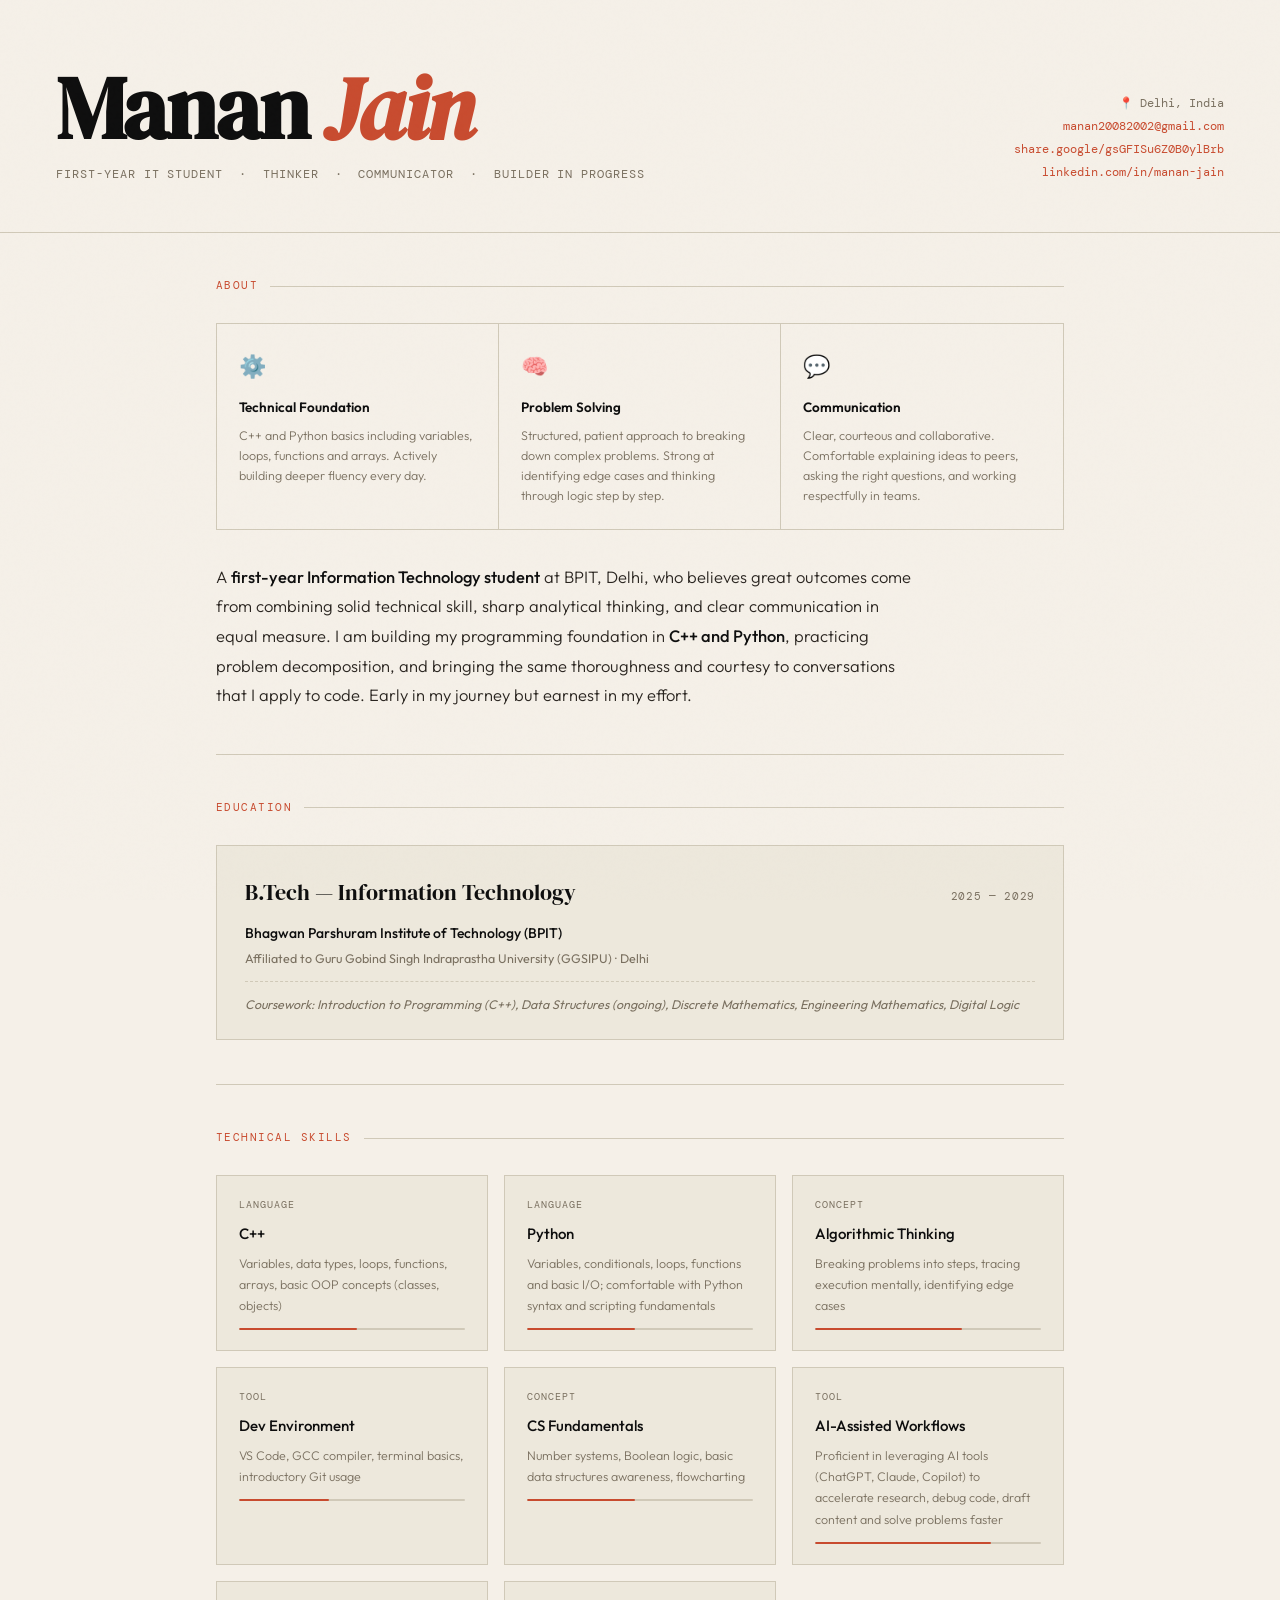
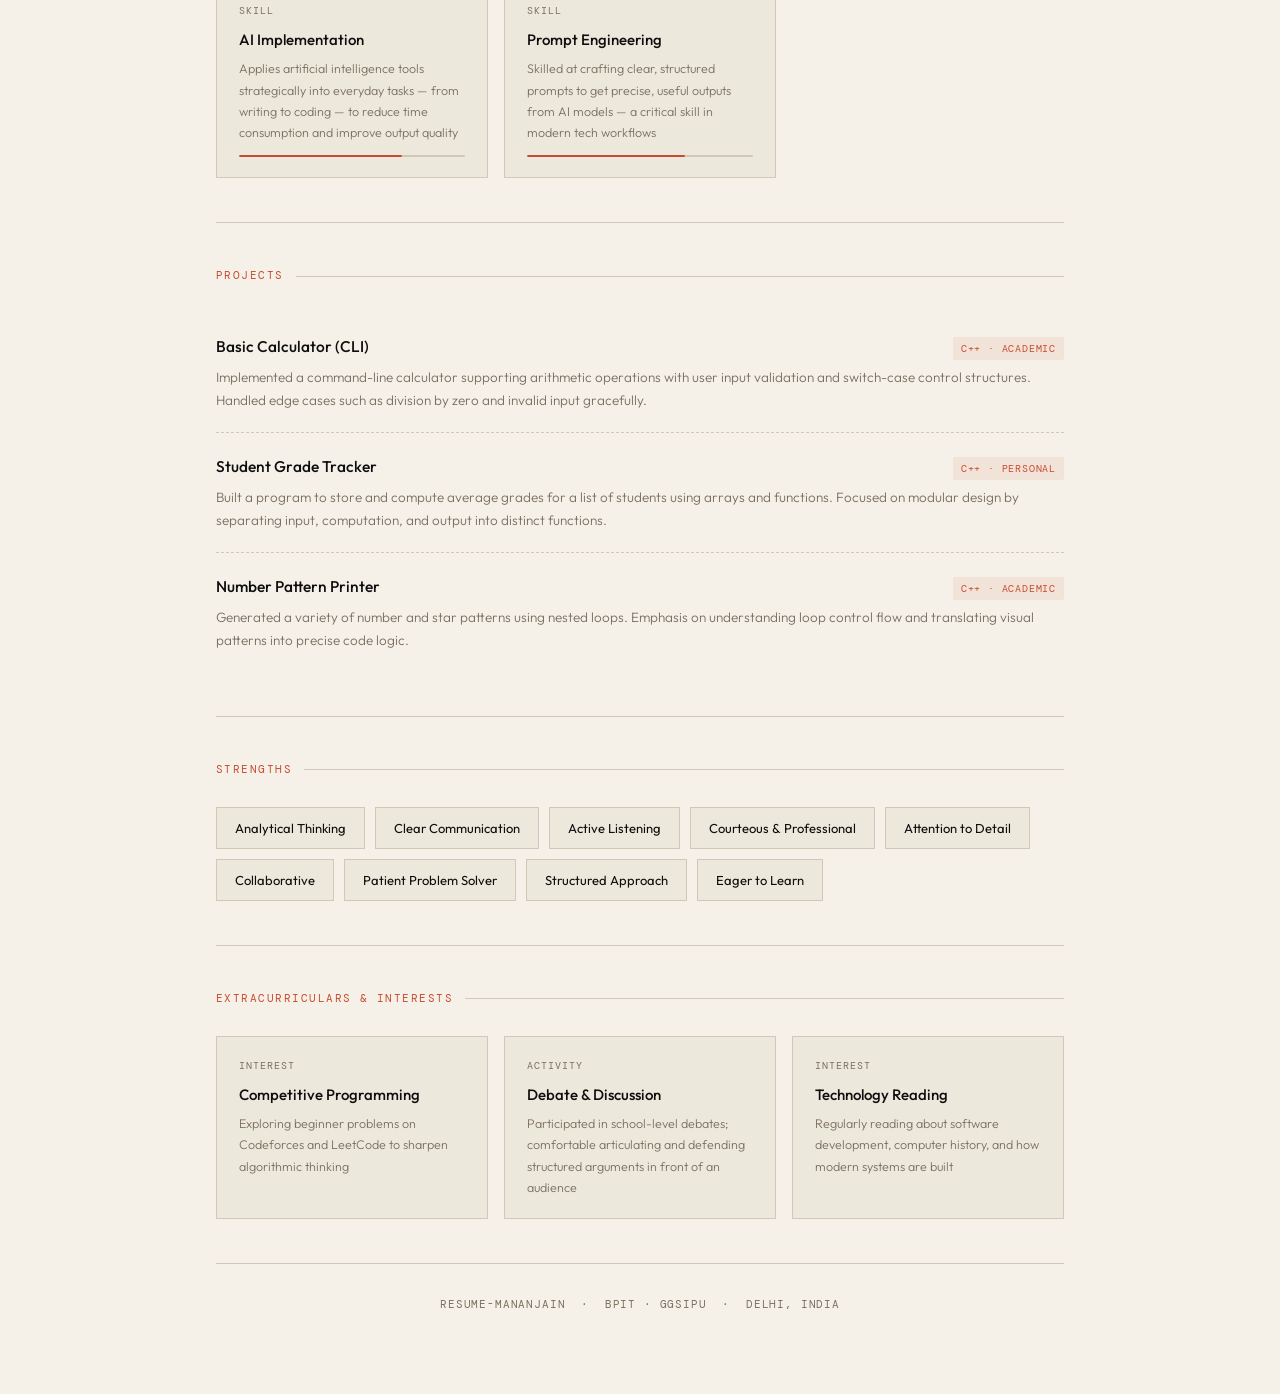
==== resume-MananJain.html @ 35f57b77 "Add files via upload" ====
<!DOCTYPE html>
<html lang="en">
<head>
  <meta charset="UTF-8" />
  <meta name="viewport" content="width=device-width, initial-scale=1.0"/>
  <title>Manan Jain — Resume</title>
  <link href="https://fonts.googleapis.com/css2?family=DM+Serif+Display:ital@0;1&family=DM+Mono:wght@300;400;500&family=Outfit:wght@300;400;500;600&display=swap" rel="stylesheet"/>
  <style>
    :root {
      --ink: #0e0e0e;
      --paper: #f5f0e8;
      --cream: #ede8dc;
      --accent: #c84b2f;
      --muted: #7a7060;
      --line: #d0c9b8;
      --mono: 'DM Mono', monospace;
      --serif: 'DM Serif Display', serif;
      --sans: 'Outfit', sans-serif;
    }

    *, *::before, *::after { box-sizing: border-box; margin: 0; padding: 0; }
    html { scroll-behavior: smooth; }

    body {
      background: var(--paper);
      color: var(--ink);
      font-family: var(--sans);
      font-size: 15px;
      line-height: 1.7;
      min-height: 100vh;
    }

    body::before {
      content: '';
      position: fixed;
      inset: 0;
      background-image: url("data:image/svg+xml,%3Csvg viewBox='0 0 256 256' xmlns='http://www.w3.org/2000/svg'%3E%3Cfilter id='noise'%3E%3CfeTurbulence type='fractalNoise' baseFrequency='0.9' numOctaves='4' stitchTiles='stitch'/%3E%3C/filter%3E%3Crect width='100%25' height='100%25' filter='url(%23noise)' opacity='0.04'/%3E%3C/svg%3E");
      pointer-events: none;
      z-index: 9999;
      opacity: 0.4;
    }

    header {
      padding: 64px 56px 48px;
      border-bottom: 1.5px solid var(--line);
      display: grid;
      grid-template-columns: 1fr auto;
      align-items: end;
      gap: 24px;
      animation: fadeSlideUp 0.8s ease both;
    }

    .name-block h1 {
      font-family: var(--serif);
      font-size: clamp(3rem, 7vw, 5.5rem);
      line-height: 1;
      letter-spacing: -0.02em;
      color: var(--ink);
    }

    .name-block h1 em {
      font-style: italic;
      color: var(--accent);
    }

    .tagline {
      margin-top: 12px;
      font-family: var(--mono);
      font-size: 12px;
      color: var(--muted);
      letter-spacing: 0.08em;
      text-transform: uppercase;
    }

    .contact-block {
      text-align: right;
      font-family: var(--mono);
      font-size: 11.5px;
      color: var(--muted);
      line-height: 2;
    }

    .contact-block a {
      color: var(--accent);
      text-decoration: none;
      border-bottom: 1px solid transparent;
      transition: border-color 0.2s;
    }

    .contact-block a:hover { border-color: var(--accent); }

    .page {
      max-width: 960px;
      margin: 0 auto;
      padding: 0 56px 80px;
    }

    section {
      padding: 44px 0;
      border-bottom: 1px solid var(--line);
      animation: fadeSlideUp 0.8s ease both;
    }

    section:last-child { border-bottom: none; }

    .section-label {
      font-family: var(--mono);
      font-size: 10.5px;
      letter-spacing: 0.14em;
      text-transform: uppercase;
      color: var(--accent);
      margin-bottom: 28px;
      display: flex;
      align-items: center;
      gap: 12px;
    }

    .section-label::after {
      content: '';
      flex: 1;
      height: 1px;
      background: var(--line);
    }

    .pillars {
      display: grid;
      grid-template-columns: repeat(3, 1fr);
      gap: 0;
      border: 1px solid var(--line);
      margin-bottom: 32px;
    }

    .pillar {
      padding: 24px 22px;
      border-right: 1px solid var(--line);
    }

    .pillar:last-child { border-right: none; }

    .pillar-icon { font-size: 22px; margin-bottom: 10px; }

    .pillar-title {
      font-weight: 600;
      font-size: 13.5px;
      color: var(--ink);
      margin-bottom: 6px;
    }

    .pillar-desc {
      font-size: 12.5px;
      color: var(--muted);
      font-weight: 300;
      line-height: 1.6;
    }

    .about-text {
      font-size: 16.5px;
      line-height: 1.8;
      color: #2a2520;
      max-width: 700px;
      font-weight: 300;
    }

    .about-text strong {
      font-weight: 500;
      color: var(--ink);
    }

    .skills-grid {
      display: grid;
      grid-template-columns: repeat(auto-fill, minmax(210px, 1fr));
      gap: 16px;
    }

    .skill-card {
      background: var(--cream);
      border: 1px solid var(--line);
      padding: 20px 22px;
      transition: transform 0.2s, box-shadow 0.2s;
    }

    .skill-card:hover {
      transform: translateY(-3px);
      box-shadow: 0 8px 24px rgba(0,0,0,0.07);
    }

    .skill-card-label {
      font-family: var(--mono);
      font-size: 10px;
      letter-spacing: 0.1em;
      text-transform: uppercase;
      color: var(--muted);
      margin-bottom: 8px;
    }

    .skill-card-title {
      font-size: 15px;
      font-weight: 500;
      color: var(--ink);
    }

    .skill-card-desc {
      margin-top: 6px;
      font-size: 12.5px;
      color: var(--muted);
      font-weight: 300;
    }

    .skill-bar {
      margin-top: 12px;
      height: 2px;
      background: var(--line);
      border-radius: 2px;
      overflow: hidden;
    }

    .skill-bar-fill {
      height: 100%;
      background: var(--accent);
      border-radius: 2px;
      animation: growBar 1.2s cubic-bezier(0.4,0,0.2,1) both;
      animation-delay: 0.4s;
    }

    @keyframes growBar { from { width: 0; } }

    .edu-card {
      background: var(--cream);
      border: 1px solid var(--line);
      padding: 28px 28px 24px;
    }

    .edu-row {
      display: flex;
      justify-content: space-between;
      align-items: baseline;
      flex-wrap: wrap;
      gap: 8px;
    }

    .edu-degree {
      font-family: var(--serif);
      font-size: 1.4rem;
      color: var(--ink);
    }

    .edu-year {
      font-family: var(--mono);
      font-size: 11px;
      color: var(--muted);
      letter-spacing: 0.06em;
    }

    .edu-college {
      font-size: 14px;
      font-weight: 500;
      color: var(--ink);
      margin-top: 10px;
    }

    .edu-university {
      font-size: 12.5px;
      color: var(--muted);
      margin-top: 2px;
    }

    .edu-note {
      margin-top: 12px;
      font-size: 12.5px;
      color: var(--muted);
      font-style: italic;
      border-top: 1px dashed var(--line);
      padding-top: 12px;
    }

    .project-item {
      padding: 20px 0;
      border-bottom: 1px dashed var(--line);
    }

    .project-item:last-child { border-bottom: none; }

    .project-header {
      display: flex;
      justify-content: space-between;
      align-items: baseline;
      gap: 12px;
      flex-wrap: wrap;
    }

    .project-name {
      font-weight: 500;
      font-size: 15.5px;
      color: var(--ink);
    }

    .project-tag {
      font-family: var(--mono);
      font-size: 10px;
      letter-spacing: 0.08em;
      text-transform: uppercase;
      color: var(--accent);
      background: rgba(200,75,47,0.08);
      padding: 3px 8px;
      border-radius: 2px;
    }

    .project-desc {
      margin-top: 6px;
      font-size: 13.5px;
      color: var(--muted);
      font-weight: 300;
    }

    .traits-list {
      display: flex;
      flex-wrap: wrap;
      gap: 10px;
    }

    .trait {
      padding: 9px 18px;
      border: 1px solid var(--line);
      font-size: 13px;
      color: var(--ink);
      font-weight: 400;
      background: var(--cream);
      transition: background 0.2s, color 0.2s;
      cursor: default;
    }

    .trait:hover {
      background: var(--accent);
      color: var(--paper);
      border-color: var(--accent);
    }

    footer {
      text-align: center;
      padding: 32px 0 0;
      font-family: var(--mono);
      font-size: 10.5px;
      letter-spacing: 0.08em;
      text-transform: uppercase;
      color: var(--muted);
    }

    @keyframes fadeSlideUp {
      from { opacity: 0; transform: translateY(20px); }
      to   { opacity: 1; transform: translateY(0); }
    }

    section:nth-child(1) { animation-delay: 0.1s; }
    section:nth-child(2) { animation-delay: 0.2s; }
    section:nth-child(3) { animation-delay: 0.3s; }
    section:nth-child(4) { animation-delay: 0.4s; }
    section:nth-child(5) { animation-delay: 0.5s; }
    section:nth-child(6) { animation-delay: 0.6s; }

    @media print { body::before { display: none; } }

    @media (max-width: 700px) {
      header, .page { padding-left: 24px; padding-right: 24px; }
      header { grid-template-columns: 1fr; }
      .contact-block { text-align: left; }
      .pillars { grid-template-columns: 1fr; }
      .pillar { border-right: none; border-bottom: 1px solid var(--line); }
      .pillar:last-child { border-bottom: none; }
    }
  </style>
</head>
<body>

<header>
  <div class="name-block">
    <h1>Manan <em>Jain</em></h1>
    <p class="tagline">First-Year IT Student &nbsp;&middot;&nbsp; Thinker &nbsp;&middot;&nbsp; Communicator &nbsp;&middot;&nbsp; Builder in Progress</p>
  </div>
  <div class="contact-block">
    <div>&#128205; Delhi, India</div>
    <div><a href="mailto:manan20082002@gmail.com">manan20082002@gmail.com</a></div>
    <div><a href="https://share.google/gsGFISu6Z0B0ylBrb" target="_blank">share.google/gsGFISu6Z0B0ylBrb</a></div>
    <div><a href="https://www.linkedin.com/in/manan-jain-89a12937b?utm_source=share&utm_campaign=share_via&utm_content=profile&utm_medium=android_app" target="_blank">linkedin.com/in/manan-jain</a></div>
  </div>
</header>

<div class="page">

  <!-- About -->
  <section>
    <div class="section-label">About</div>
    <div class="pillars">
      <div class="pillar">
        <div class="pillar-icon">&#9881;&#65039;</div>
        <div class="pillar-title">Technical Foundation</div>
        <div class="pillar-desc">C++ and Python basics including variables, loops, functions and arrays. Actively building deeper fluency every day.</div>
      </div>
      <div class="pillar">
        <div class="pillar-icon">&#129504;</div>
        <div class="pillar-title">Problem Solving</div>
        <div class="pillar-desc">Structured, patient approach to breaking down complex problems. Strong at identifying edge cases and thinking through logic step by step.</div>
      </div>
      <div class="pillar">
        <div class="pillar-icon">&#128172;</div>
        <div class="pillar-title">Communication</div>
        <div class="pillar-desc">Clear, courteous and collaborative. Comfortable explaining ideas to peers, asking the right questions, and working respectfully in teams.</div>
      </div>
    </div>
    <p class="about-text">
      A <strong>first-year Information Technology student</strong> at BPIT, Delhi, who believes great outcomes come from combining solid technical skill, sharp analytical thinking, and clear communication in equal measure. I am building my programming foundation in <strong>C++ and Python</strong>, practicing problem decomposition, and bringing the same thoroughness and courtesy to conversations that I apply to code. Early in my journey but earnest in my effort.
    </p>
  </section>

  <!-- Education -->
  <section>
    <div class="section-label">Education</div>
    <div class="edu-card">
      <div class="edu-row">
        <div class="edu-degree">B.Tech &mdash; Information Technology</div>
        <div class="edu-year">2025 &mdash; 2029</div>
      </div>
      <div class="edu-college">Bhagwan Parshuram Institute of Technology (BPIT)</div>
      <div class="edu-university">Affiliated to Guru Gobind Singh Indraprastha University (GGSIPU) &middot; Delhi</div>
      <div class="edu-note">Coursework: Introduction to Programming (C++), Data Structures (ongoing), Discrete Mathematics, Engineering Mathematics, Digital Logic</div>
    </div>
  </section>

  <!-- Technical Skills -->
  <section>
    <div class="section-label">Technical Skills</div>
    <div class="skills-grid">
      <div class="skill-card">
        <div class="skill-card-label">Language</div>
        <div class="skill-card-title">C++</div>
        <div class="skill-card-desc">Variables, data types, loops, functions, arrays, basic OOP concepts (classes, objects)</div>
        <div class="skill-bar"><div class="skill-bar-fill" style="width:52%"></div></div>
      </div>
      <div class="skill-card">
        <div class="skill-card-label">Language</div>
        <div class="skill-card-title">Python</div>
        <div class="skill-card-desc">Variables, conditionals, loops, functions and basic I/O; comfortable with Python syntax and scripting fundamentals</div>
        <div class="skill-bar"><div class="skill-bar-fill" style="width:48%"></div></div>
      </div>
      <div class="skill-card">
        <div class="skill-card-label">Concept</div>
        <div class="skill-card-title">Algorithmic Thinking</div>
        <div class="skill-card-desc">Breaking problems into steps, tracing execution mentally, identifying edge cases</div>
        <div class="skill-bar"><div class="skill-bar-fill" style="width:65%"></div></div>
      </div>
      <div class="skill-card">
        <div class="skill-card-label">Tool</div>
        <div class="skill-card-title">Dev Environment</div>
        <div class="skill-card-desc">VS Code, GCC compiler, terminal basics, introductory Git usage</div>
        <div class="skill-bar"><div class="skill-bar-fill" style="width:40%"></div></div>
      </div>
      <div class="skill-card">
        <div class="skill-card-label">Concept</div>
        <div class="skill-card-title">CS Fundamentals</div>
        <div class="skill-card-desc">Number systems, Boolean logic, basic data structures awareness, flowcharting</div>
        <div class="skill-bar"><div class="skill-bar-fill" style="width:48%"></div></div>
      </div>
      <div class="skill-card">
        <div class="skill-card-label">Tool</div>
        <div class="skill-card-title">AI-Assisted Workflows</div>
        <div class="skill-card-desc">Proficient in leveraging AI tools (ChatGPT, Claude, Copilot) to accelerate research, debug code, draft content and solve problems faster</div>
        <div class="skill-bar"><div class="skill-bar-fill" style="width:78%"></div></div>
      </div>
      <div class="skill-card">
        <div class="skill-card-label">Skill</div>
        <div class="skill-card-title">AI Implementation</div>
        <div class="skill-card-desc">Applies artificial intelligence tools strategically into everyday tasks — from writing to coding — to reduce time consumption and improve output quality</div>
        <div class="skill-bar"><div class="skill-bar-fill" style="width:72%"></div></div>
      </div>
      <div class="skill-card">
        <div class="skill-card-label">Skill</div>
        <div class="skill-card-title">Prompt Engineering</div>
        <div class="skill-card-desc">Skilled at crafting clear, structured prompts to get precise, useful outputs from AI models — a critical skill in modern tech workflows</div>
        <div class="skill-bar"><div class="skill-bar-fill" style="width:70%"></div></div>
      </div>
    </div>
  </section>

  <!-- Projects -->
  <section>
    <div class="section-label">Projects</div>

    <div class="project-item">
      <div class="project-header">
        <span class="project-name">Basic Calculator (CLI)</span>
        <span class="project-tag">C++ &middot; Academic</span>
      </div>
      <div class="project-desc">Implemented a command-line calculator supporting arithmetic operations with user input validation and switch-case control structures. Handled edge cases such as division by zero and invalid input gracefully.</div>
    </div>

    <div class="project-item">
      <div class="project-header">
        <span class="project-name">Student Grade Tracker</span>
        <span class="project-tag">C++ &middot; Personal</span>
      </div>
      <div class="project-desc">Built a program to store and compute average grades for a list of students using arrays and functions. Focused on modular design by separating input, computation, and output into distinct functions.</div>
    </div>

    <div class="project-item">
      <div class="project-header">
        <span class="project-name">Number Pattern Printer</span>
        <span class="project-tag">C++ &middot; Academic</span>
      </div>
      <div class="project-desc">Generated a variety of number and star patterns using nested loops. Emphasis on understanding loop control flow and translating visual patterns into precise code logic.</div>
    </div>
  </section>

  <!-- Strengths -->
  <section>
    <div class="section-label">Strengths</div>
    <div class="traits-list">
      <div class="trait">Analytical Thinking</div>
      <div class="trait">Clear Communication</div>
      <div class="trait">Active Listening</div>
      <div class="trait">Courteous &amp; Professional</div>
      <div class="trait">Attention to Detail</div>
      <div class="trait">Collaborative</div>
      <div class="trait">Patient Problem Solver</div>
      <div class="trait">Structured Approach</div>
      <div class="trait">Eager to Learn</div>
    </div>
  </section>

  <!-- Extracurriculars -->
  <section>
    <div class="section-label">Extracurriculars &amp; Interests</div>
    <div class="skills-grid">
      <div class="skill-card">
        <div class="skill-card-label">Interest</div>
        <div class="skill-card-title">Competitive Programming</div>
        <div class="skill-card-desc">Exploring beginner problems on Codeforces and LeetCode to sharpen algorithmic thinking</div>
      </div>
      <div class="skill-card">
        <div class="skill-card-label">Activity</div>
        <div class="skill-card-title">Debate &amp; Discussion</div>
        <div class="skill-card-desc">Participated in school-level debates; comfortable articulating and defending structured arguments in front of an audience</div>
      </div>
      <div class="skill-card">
        <div class="skill-card-label">Interest</div>
        <div class="skill-card-title">Technology Reading</div>
        <div class="skill-card-desc">Regularly reading about software development, computer history, and how modern systems are built</div>
      </div>
    </div>
  </section>

  <footer>
    resume-MananJain &nbsp;&middot;&nbsp; BPIT &middot; GGSIPU &nbsp;&middot;&nbsp; Delhi, India
  </footer>

</div>
</body>
</html>
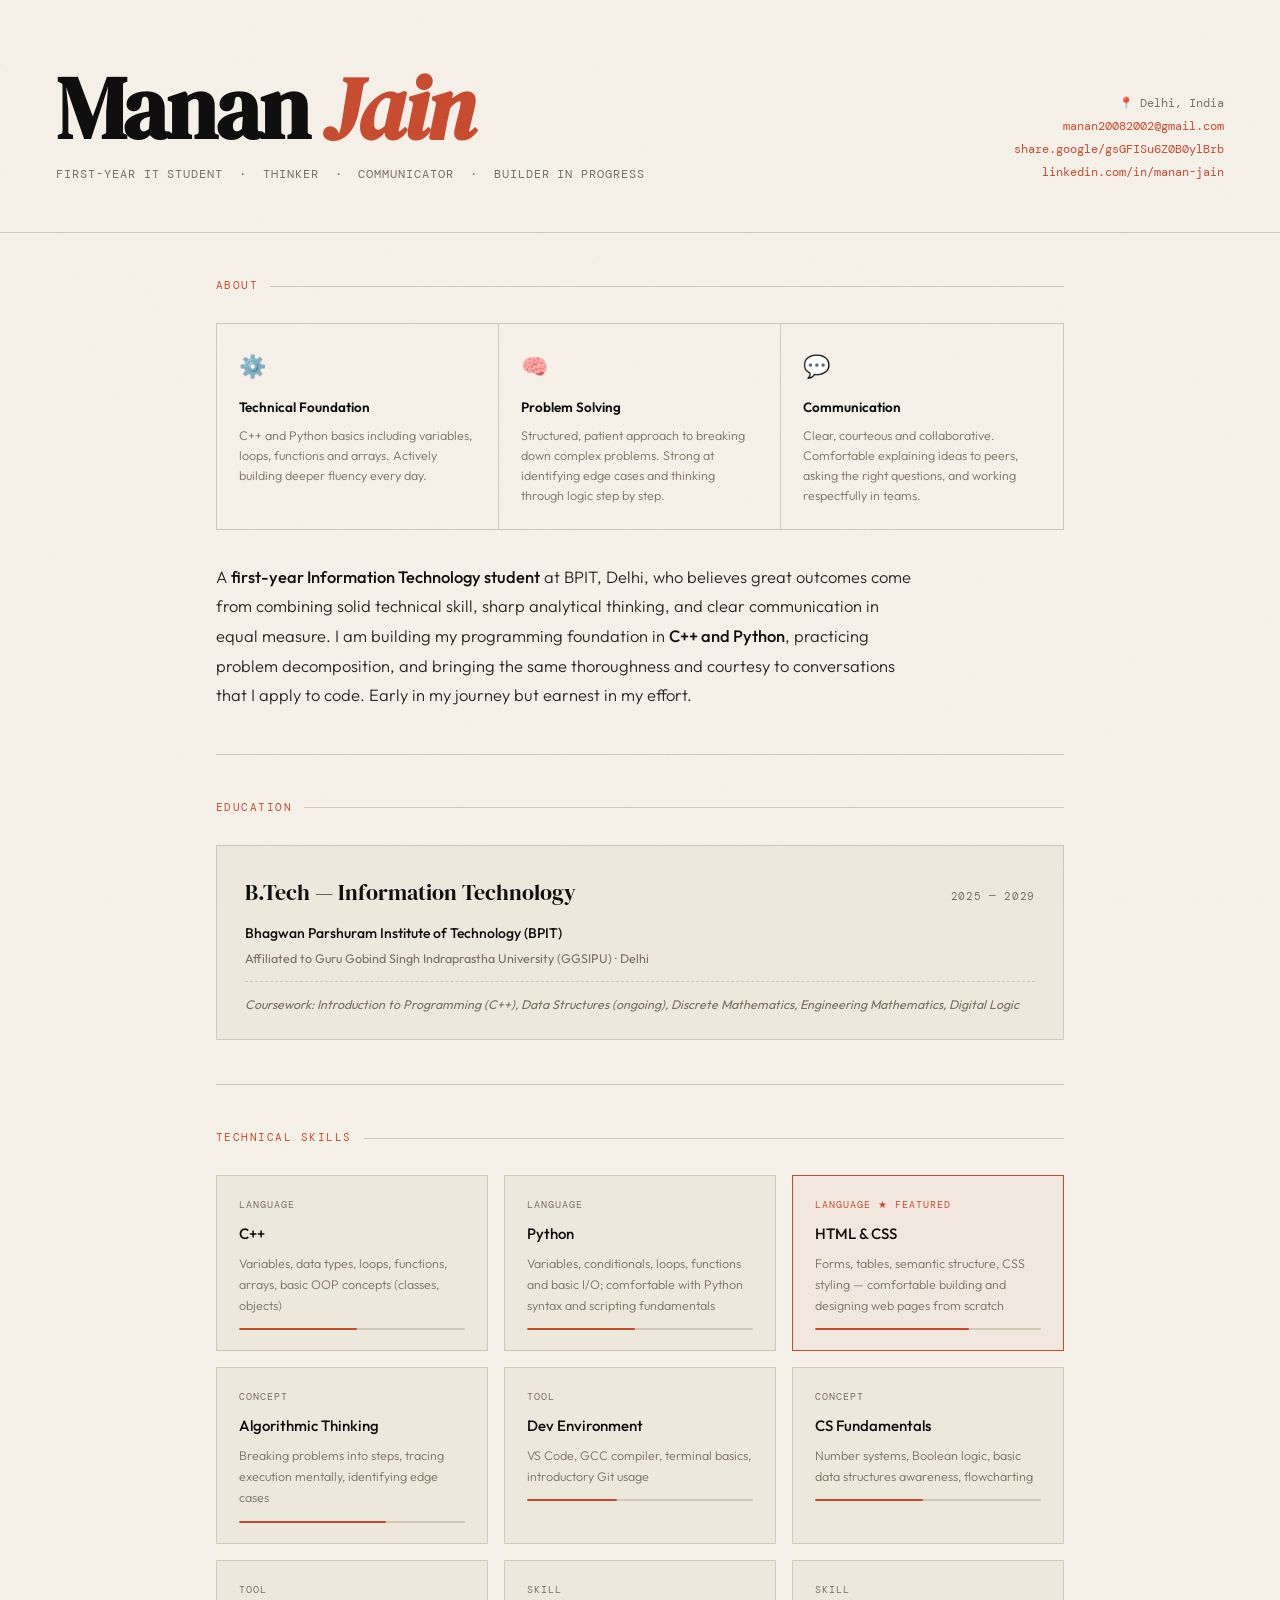
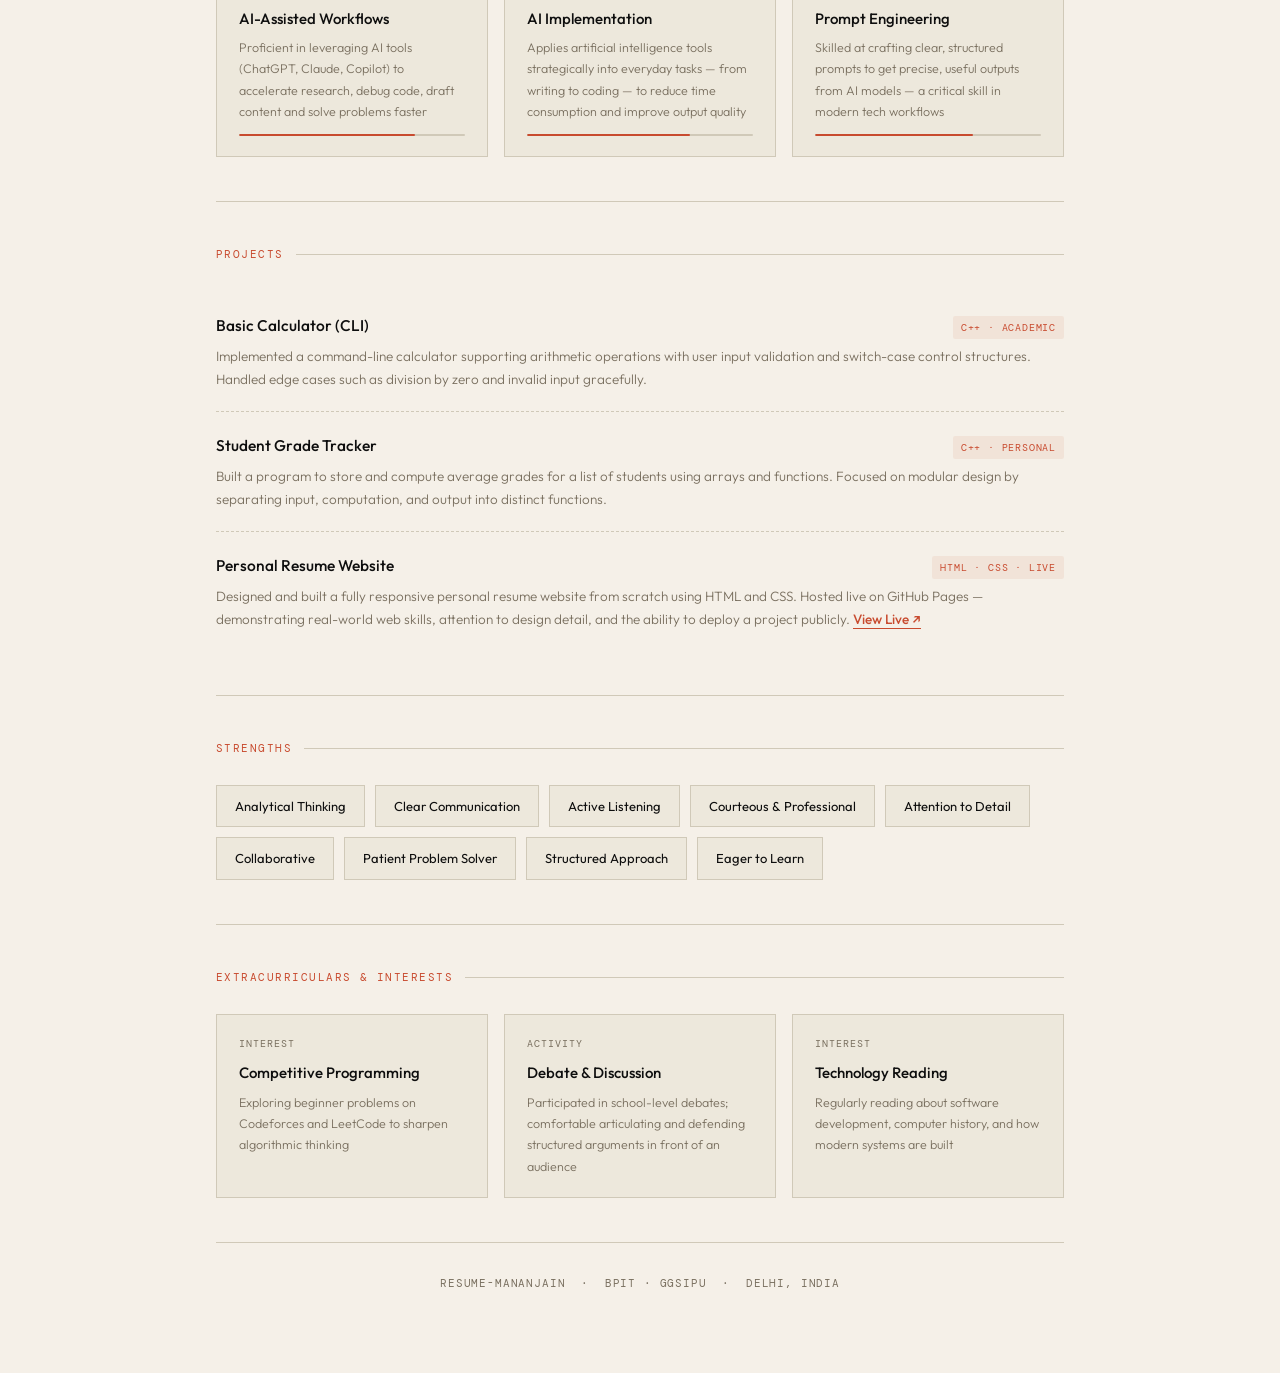
==== commit cfcee312: "More Details polished Updated project descriptions and added a new project for the personal resume w" ====
--- a/resume-MananJain.html
+++ b/resume-MananJain.html
@@ -17,10 +17,10 @@
       --serif: 'DM Serif Display', serif;
       --sans: 'Outfit', sans-serif;
     }
-
+ 
     *, *::before, *::after { box-sizing: border-box; margin: 0; padding: 0; }
     html { scroll-behavior: smooth; }
-
+ 
     body {
       background: var(--paper);
       color: var(--ink);
@@ -29,7 +29,7 @@
       line-height: 1.7;
       min-height: 100vh;
     }
-
+ 
     body::before {
       content: '';
       position: fixed;
@@ -39,7 +39,7 @@
       z-index: 9999;
       opacity: 0.4;
     }
-
+ 
     header {
       padding: 64px 56px 48px;
       border-bottom: 1.5px solid var(--line);
@@ -49,7 +49,7 @@
       gap: 24px;
       animation: fadeSlideUp 0.8s ease both;
     }
-
+ 
     .name-block h1 {
       font-family: var(--serif);
       font-size: clamp(3rem, 7vw, 5.5rem);
@@ -57,12 +57,12 @@
       letter-spacing: -0.02em;
       color: var(--ink);
     }
-
+ 
     .name-block h1 em {
       font-style: italic;
       color: var(--accent);
     }
-
+ 
     .tagline {
       margin-top: 12px;
       font-family: var(--mono);
@@ -71,7 +71,7 @@
       letter-spacing: 0.08em;
       text-transform: uppercase;
     }
-
+ 
     .contact-block {
       text-align: right;
       font-family: var(--mono);
@@ -79,30 +79,30 @@
       color: var(--muted);
       line-height: 2;
     }
-
+ 
     .contact-block a {
       color: var(--accent);
       text-decoration: none;
       border-bottom: 1px solid transparent;
       transition: border-color 0.2s;
     }
-
+ 
     .contact-block a:hover { border-color: var(--accent); }
-
+ 
     .page {
       max-width: 960px;
       margin: 0 auto;
       padding: 0 56px 80px;
     }
-
+ 
     section {
       padding: 44px 0;
       border-bottom: 1px solid var(--line);
       animation: fadeSlideUp 0.8s ease both;
     }
-
+ 
     section:last-child { border-bottom: none; }
-
+ 
     .section-label {
       font-family: var(--mono);
       font-size: 10.5px;
@@ -114,14 +114,14 @@
       align-items: center;
       gap: 12px;
     }
-
+ 
     .section-label::after {
       content: '';
       flex: 1;
       height: 1px;
       background: var(--line);
     }
-
+ 
     .pillars {
       display: grid;
       grid-template-columns: repeat(3, 1fr);
@@ -129,30 +129,30 @@
       border: 1px solid var(--line);
       margin-bottom: 32px;
     }
-
+ 
     .pillar {
       padding: 24px 22px;
       border-right: 1px solid var(--line);
     }
-
+ 
     .pillar:last-child { border-right: none; }
-
+ 
     .pillar-icon { font-size: 22px; margin-bottom: 10px; }
-
+ 
     .pillar-title {
       font-weight: 600;
       font-size: 13.5px;
       color: var(--ink);
       margin-bottom: 6px;
     }
-
+ 
     .pillar-desc {
       font-size: 12.5px;
       color: var(--muted);
       font-weight: 300;
       line-height: 1.6;
     }
-
+ 
     .about-text {
       font-size: 16.5px;
       line-height: 1.8;
@@ -160,30 +160,30 @@
       max-width: 700px;
       font-weight: 300;
     }
-
+ 
     .about-text strong {
       font-weight: 500;
       color: var(--ink);
     }
-
+ 
     .skills-grid {
       display: grid;
       grid-template-columns: repeat(auto-fill, minmax(210px, 1fr));
       gap: 16px;
     }
-
+ 
     .skill-card {
       background: var(--cream);
       border: 1px solid var(--line);
       padding: 20px 22px;
       transition: transform 0.2s, box-shadow 0.2s;
     }
-
+ 
     .skill-card:hover {
       transform: translateY(-3px);
       box-shadow: 0 8px 24px rgba(0,0,0,0.07);
     }
-
+ 
     .skill-card-label {
       font-family: var(--mono);
       font-size: 10px;
@@ -192,20 +192,20 @@
       color: var(--muted);
       margin-bottom: 8px;
     }
-
+ 
     .skill-card-title {
       font-size: 15px;
       font-weight: 500;
       color: var(--ink);
     }
-
+ 
     .skill-card-desc {
       margin-top: 6px;
       font-size: 12.5px;
       color: var(--muted);
       font-weight: 300;
     }
-
+ 
     .skill-bar {
       margin-top: 12px;
       height: 2px;
@@ -213,7 +213,7 @@
       border-radius: 2px;
       overflow: hidden;
     }
-
+ 
     .skill-bar-fill {
       height: 100%;
       background: var(--accent);
@@ -221,15 +221,15 @@
       animation: growBar 1.2s cubic-bezier(0.4,0,0.2,1) both;
       animation-delay: 0.4s;
     }
-
+ 
     @keyframes growBar { from { width: 0; } }
-
+ 
     .edu-card {
       background: var(--cream);
       border: 1px solid var(--line);
       padding: 28px 28px 24px;
     }
-
+ 
     .edu-row {
       display: flex;
       justify-content: space-between;
@@ -237,33 +237,33 @@
       flex-wrap: wrap;
       gap: 8px;
     }
-
+ 
     .edu-degree {
       font-family: var(--serif);
       font-size: 1.4rem;
       color: var(--ink);
     }
-
+ 
     .edu-year {
       font-family: var(--mono);
       font-size: 11px;
       color: var(--muted);
       letter-spacing: 0.06em;
     }
-
+ 
     .edu-college {
       font-size: 14px;
       font-weight: 500;
       color: var(--ink);
       margin-top: 10px;
     }
-
+ 
     .edu-university {
       font-size: 12.5px;
       color: var(--muted);
       margin-top: 2px;
     }
-
+ 
     .edu-note {
       margin-top: 12px;
       font-size: 12.5px;
@@ -272,14 +272,14 @@
       border-top: 1px dashed var(--line);
       padding-top: 12px;
     }
-
+ 
     .project-item {
       padding: 20px 0;
       border-bottom: 1px dashed var(--line);
     }
-
+ 
     .project-item:last-child { border-bottom: none; }
-
+ 
     .project-header {
       display: flex;
       justify-content: space-between;
@@ -287,13 +287,13 @@
       gap: 12px;
       flex-wrap: wrap;
     }
-
+ 
     .project-name {
       font-weight: 500;
       font-size: 15.5px;
       color: var(--ink);
     }
-
+ 
     .project-tag {
       font-family: var(--mono);
       font-size: 10px;
@@ -304,20 +304,20 @@
       padding: 3px 8px;
       border-radius: 2px;
     }
-
+ 
     .project-desc {
       margin-top: 6px;
       font-size: 13.5px;
       color: var(--muted);
       font-weight: 300;
     }
-
+ 
     .traits-list {
       display: flex;
       flex-wrap: wrap;
       gap: 10px;
     }
-
+ 
     .trait {
       padding: 9px 18px;
       border: 1px solid var(--line);
@@ -328,13 +328,13 @@
       transition: background 0.2s, color 0.2s;
       cursor: default;
     }
-
+ 
     .trait:hover {
       background: var(--accent);
       color: var(--paper);
       border-color: var(--accent);
     }
-
+ 
     footer {
       text-align: center;
       padding: 32px 0 0;
@@ -344,21 +344,21 @@
       text-transform: uppercase;
       color: var(--muted);
     }
-
+ 
     @keyframes fadeSlideUp {
       from { opacity: 0; transform: translateY(20px); }
       to   { opacity: 1; transform: translateY(0); }
     }
-
+ 
     section:nth-child(1) { animation-delay: 0.1s; }
     section:nth-child(2) { animation-delay: 0.2s; }
     section:nth-child(3) { animation-delay: 0.3s; }
     section:nth-child(4) { animation-delay: 0.4s; }
     section:nth-child(5) { animation-delay: 0.5s; }
     section:nth-child(6) { animation-delay: 0.6s; }
-
+ 
     @media print { body::before { display: none; } }
-
+ 
     @media (max-width: 700px) {
       header, .page { padding-left: 24px; padding-right: 24px; }
       header { grid-template-columns: 1fr; }
@@ -370,7 +370,7 @@
   </style>
 </head>
 <body>
-
+ 
 <header>
   <div class="name-block">
     <h1>Manan <em>Jain</em></h1>
@@ -383,9 +383,9 @@
     <div><a href="https://www.linkedin.com/in/manan-jain-89a12937b?utm_source=share&utm_campaign=share_via&utm_content=profile&utm_medium=android_app" target="_blank">linkedin.com/in/manan-jain</a></div>
   </div>
 </header>
-
+ 
 <div class="page">
-
+ 
   <!-- About -->
   <section>
     <div class="section-label">About</div>
@@ -410,7 +410,7 @@
       A <strong>first-year Information Technology student</strong> at BPIT, Delhi, who believes great outcomes come from combining solid technical skill, sharp analytical thinking, and clear communication in equal measure. I am building my programming foundation in <strong>C++ and Python</strong>, practicing problem decomposition, and bringing the same thoroughness and courtesy to conversations that I apply to code. Early in my journey but earnest in my effort.
     </p>
   </section>
-
+ 
   <!-- Education -->
   <section>
     <div class="section-label">Education</div>
@@ -424,7 +424,7 @@
       <div class="edu-note">Coursework: Introduction to Programming (C++), Data Structures (ongoing), Discrete Mathematics, Engineering Mathematics, Digital Logic</div>
     </div>
   </section>
-
+ 
   <!-- Technical Skills -->
   <section>
     <div class="section-label">Technical Skills</div>
@@ -441,6 +441,12 @@
         <div class="skill-card-desc">Variables, conditionals, loops, functions and basic I/O; comfortable with Python syntax and scripting fundamentals</div>
         <div class="skill-bar"><div class="skill-bar-fill" style="width:48%"></div></div>
       </div>
+      <div class="skill-card" style="border-color: var(--accent); background: rgba(200,75,47,0.05);">
+        <div class="skill-card-label" style="color: var(--accent);">Language ★ Featured</div>
+        <div class="skill-card-title">HTML &amp; CSS</div>
+        <div class="skill-card-desc">Forms, tables, semantic structure, CSS styling — comfortable building and designing web pages from scratch</div>
+        <div class="skill-bar"><div class="skill-bar-fill" style="width:68%"></div></div>
+      </div>
       <div class="skill-card">
         <div class="skill-card-label">Concept</div>
         <div class="skill-card-title">Algorithmic Thinking</div>
@@ -479,11 +485,11 @@
       </div>
     </div>
   </section>
-
+ 
   <!-- Projects -->
   <section>
     <div class="section-label">Projects</div>
-
+ 
     <div class="project-item">
       <div class="project-header">
         <span class="project-name">Basic Calculator (CLI)</span>
@@ -491,7 +497,7 @@
       </div>
       <div class="project-desc">Implemented a command-line calculator supporting arithmetic operations with user input validation and switch-case control structures. Handled edge cases such as division by zero and invalid input gracefully.</div>
     </div>
-
+ 
     <div class="project-item">
       <div class="project-header">
         <span class="project-name">Student Grade Tracker</span>
@@ -499,16 +505,16 @@
       </div>
       <div class="project-desc">Built a program to store and compute average grades for a list of students using arrays and functions. Focused on modular design by separating input, computation, and output into distinct functions.</div>
     </div>
-
+ 
     <div class="project-item">
       <div class="project-header">
-        <span class="project-name">Number Pattern Printer</span>
-        <span class="project-tag">C++ &middot; Academic</span>
-      </div>
-      <div class="project-desc">Generated a variety of number and star patterns using nested loops. Emphasis on understanding loop control flow and translating visual patterns into precise code logic.</div>
+        <span class="project-name">Personal Resume Website</span>
+        <span class="project-tag">HTML &middot; CSS &middot; Live</span>
+      </div>
+      <div class="project-desc">Designed and built a fully responsive personal resume website from scratch using HTML and CSS. Hosted live on GitHub Pages — demonstrating real-world web skills, attention to design detail, and the ability to deploy a project publicly. <a href="https://manajain20.github.io/RESUME-MANAN-JAIN/resume-MananJain.html" target="_blank" style="color: var(--accent); text-decoration: none; border-bottom: 1px solid var(--accent); font-weight: 500;">View Live &#8599;</a></div>
     </div>
   </section>
-
+ 
   <!-- Strengths -->
   <section>
     <div class="section-label">Strengths</div>
@@ -524,7 +530,7 @@
       <div class="trait">Eager to Learn</div>
     </div>
   </section>
-
+ 
   <!-- Extracurriculars -->
   <section>
     <div class="section-label">Extracurriculars &amp; Interests</div>
@@ -546,11 +552,12 @@
       </div>
     </div>
   </section>
-
+ 
   <footer>
     resume-MananJain &nbsp;&middot;&nbsp; BPIT &middot; GGSIPU &nbsp;&middot;&nbsp; Delhi, India
   </footer>
-
+ 
 </div>
 </body>
 </html>
+ 
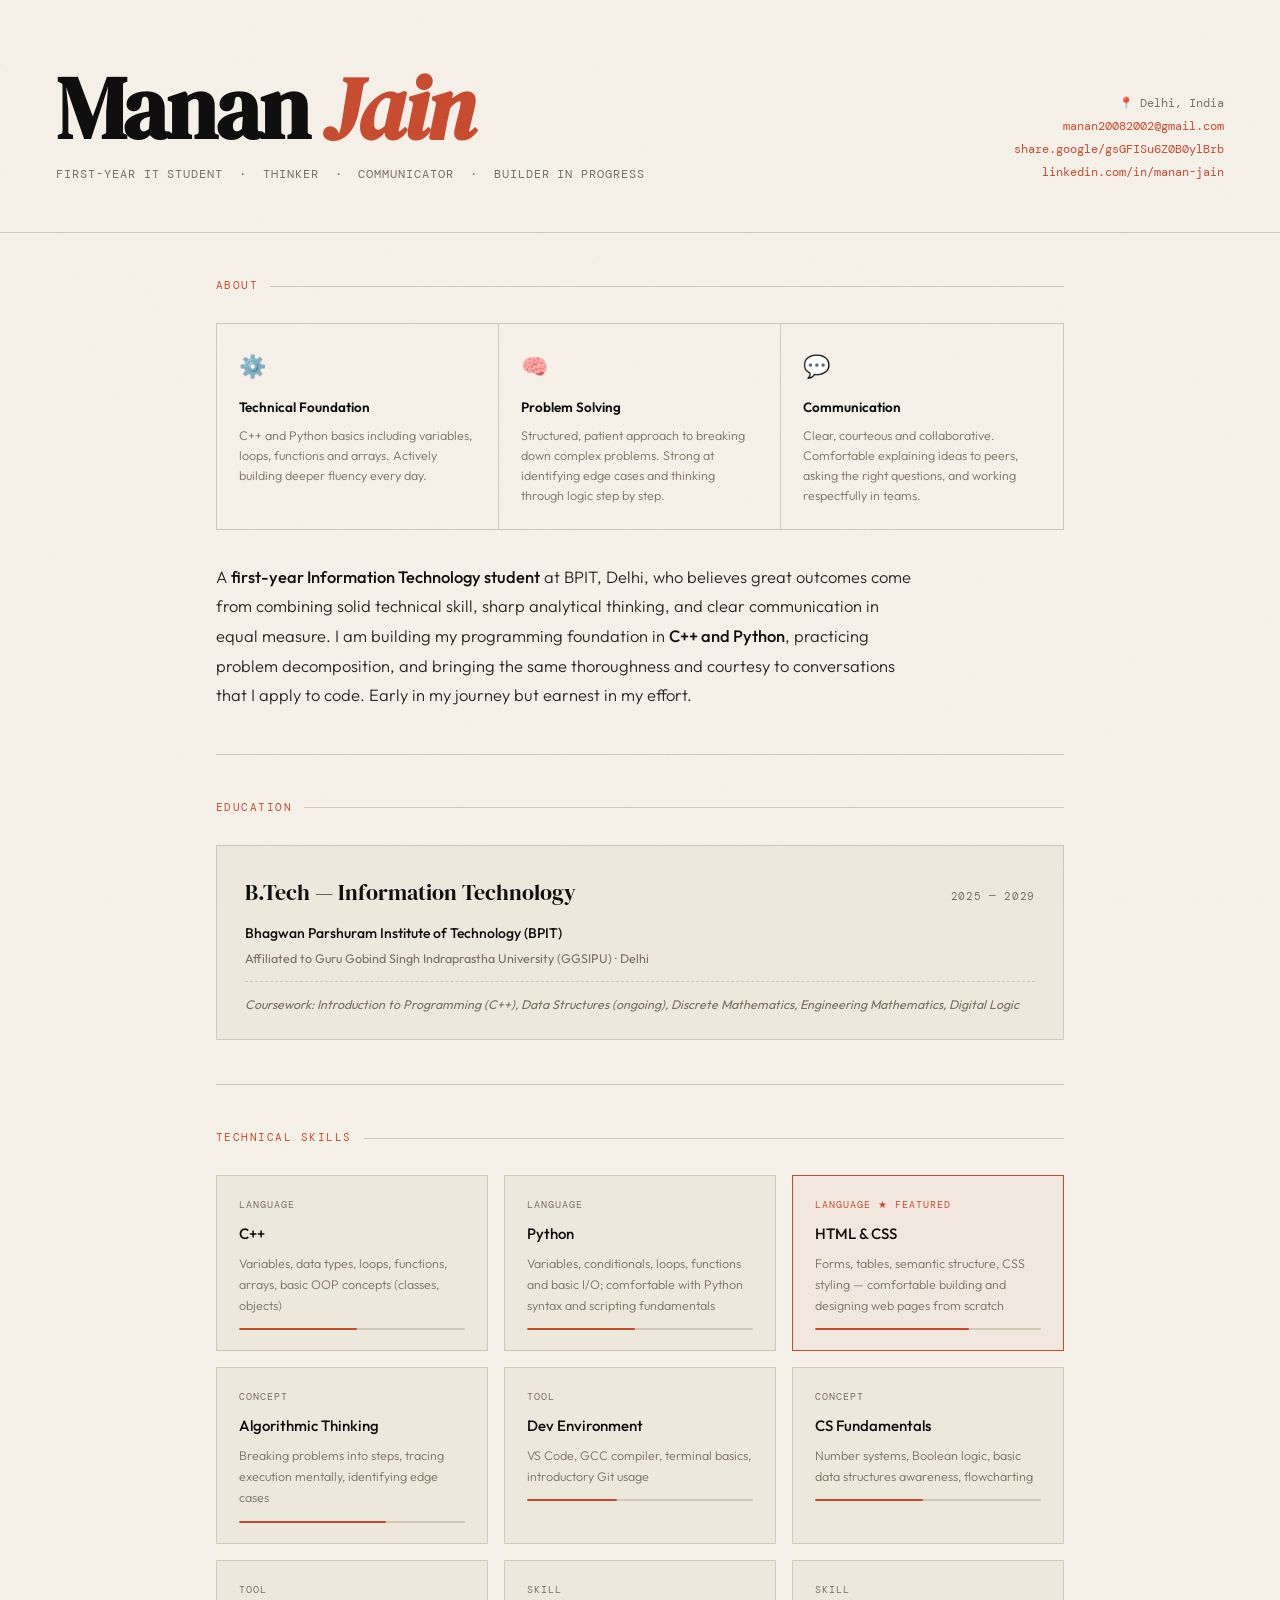
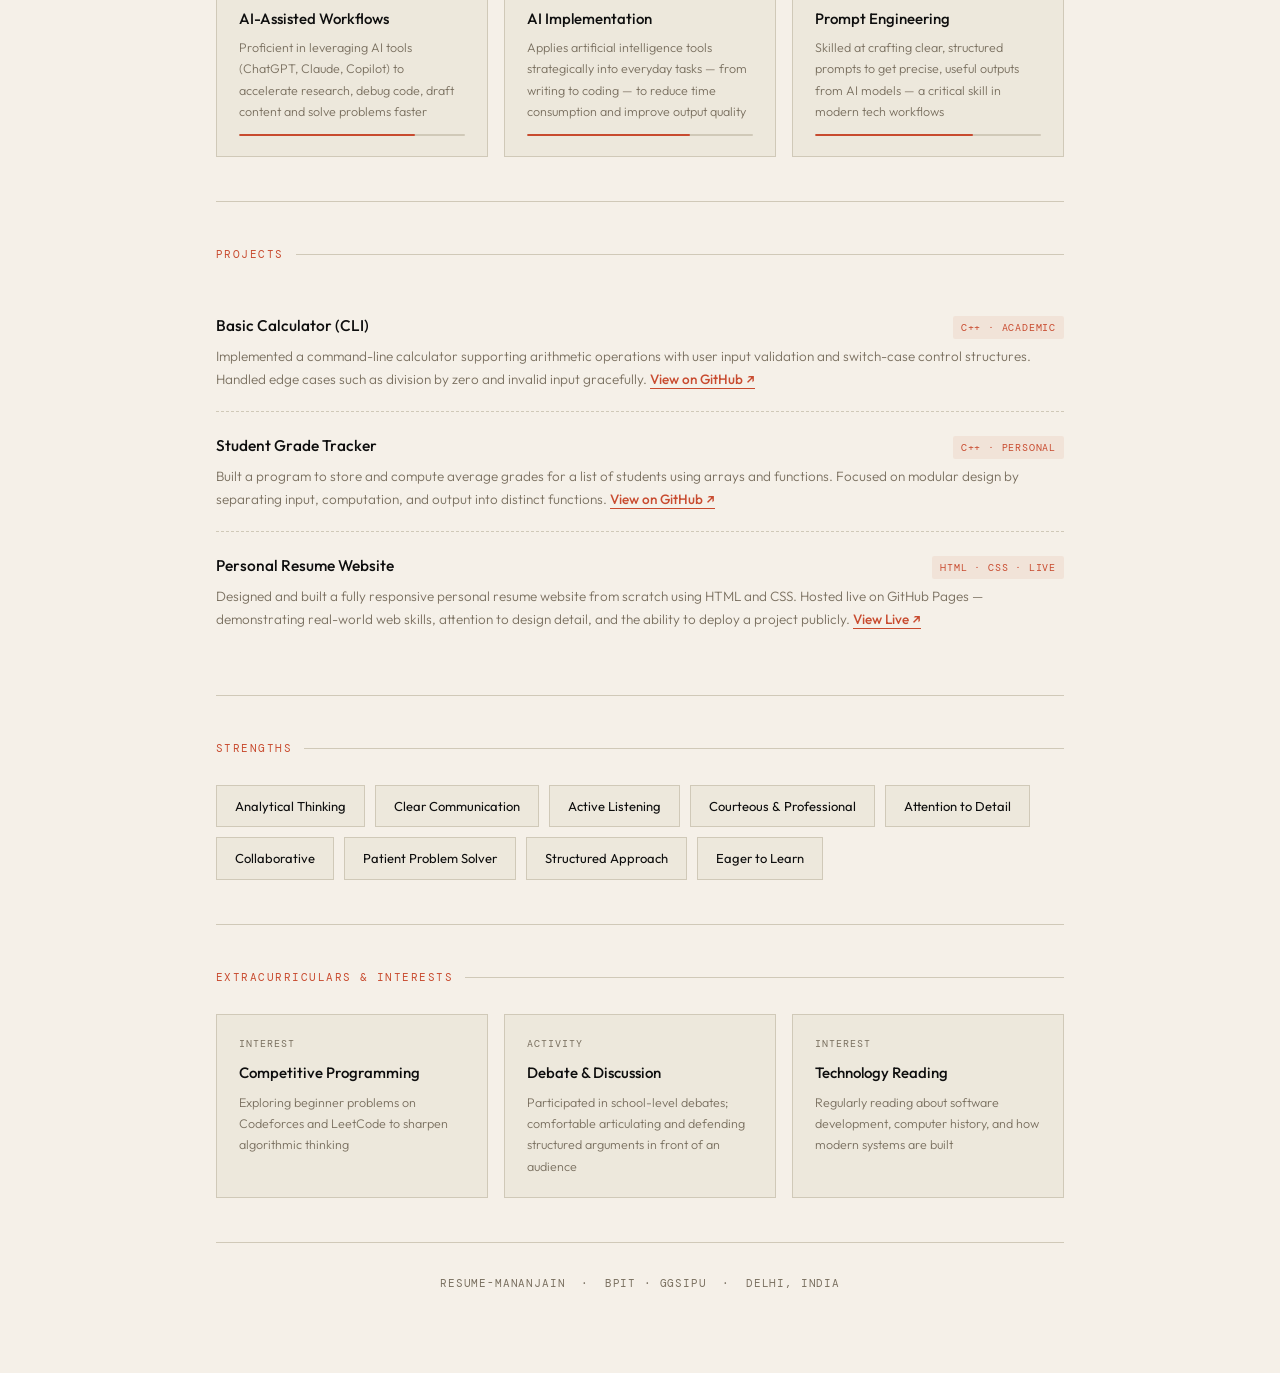
==== commit 65f2b4ab: "Add GitHub links to project descriptions" ====
--- a/resume-MananJain.html
+++ b/resume-MananJain.html
@@ -495,7 +495,7 @@
         <span class="project-name">Basic Calculator (CLI)</span>
         <span class="project-tag">C++ &middot; Academic</span>
       </div>
-      <div class="project-desc">Implemented a command-line calculator supporting arithmetic operations with user input validation and switch-case control structures. Handled edge cases such as division by zero and invalid input gracefully.</div>
+      <div class="project-desc">Implemented a command-line calculator supporting arithmetic operations with user input validation and switch-case control structures. Handled edge cases such as division by zero and invalid input gracefully. <a href="https://github.com/Manajain20/Basic-Calculator" target="_blank" style="color: var(--accent); text-decoration: none; border-bottom: 1px solid var(--accent); font-weight: 500;">View on GitHub &#8599;</a></div>
     </div>
  
     <div class="project-item">
@@ -503,7 +503,7 @@
         <span class="project-name">Student Grade Tracker</span>
         <span class="project-tag">C++ &middot; Personal</span>
       </div>
-      <div class="project-desc">Built a program to store and compute average grades for a list of students using arrays and functions. Focused on modular design by separating input, computation, and output into distinct functions.</div>
+      <div class="project-desc">Built a program to store and compute average grades for a list of students using arrays and functions. Focused on modular design by separating input, computation, and output into distinct functions. <a href="https://github.com/Manajain20/Student-Grade-Tracker" target="_blank" style="color: var(--accent); text-decoration: none; border-bottom: 1px solid var(--accent); font-weight: 500;">View on GitHub &#8599;</a></div>
     </div>
  
     <div class="project-item">
